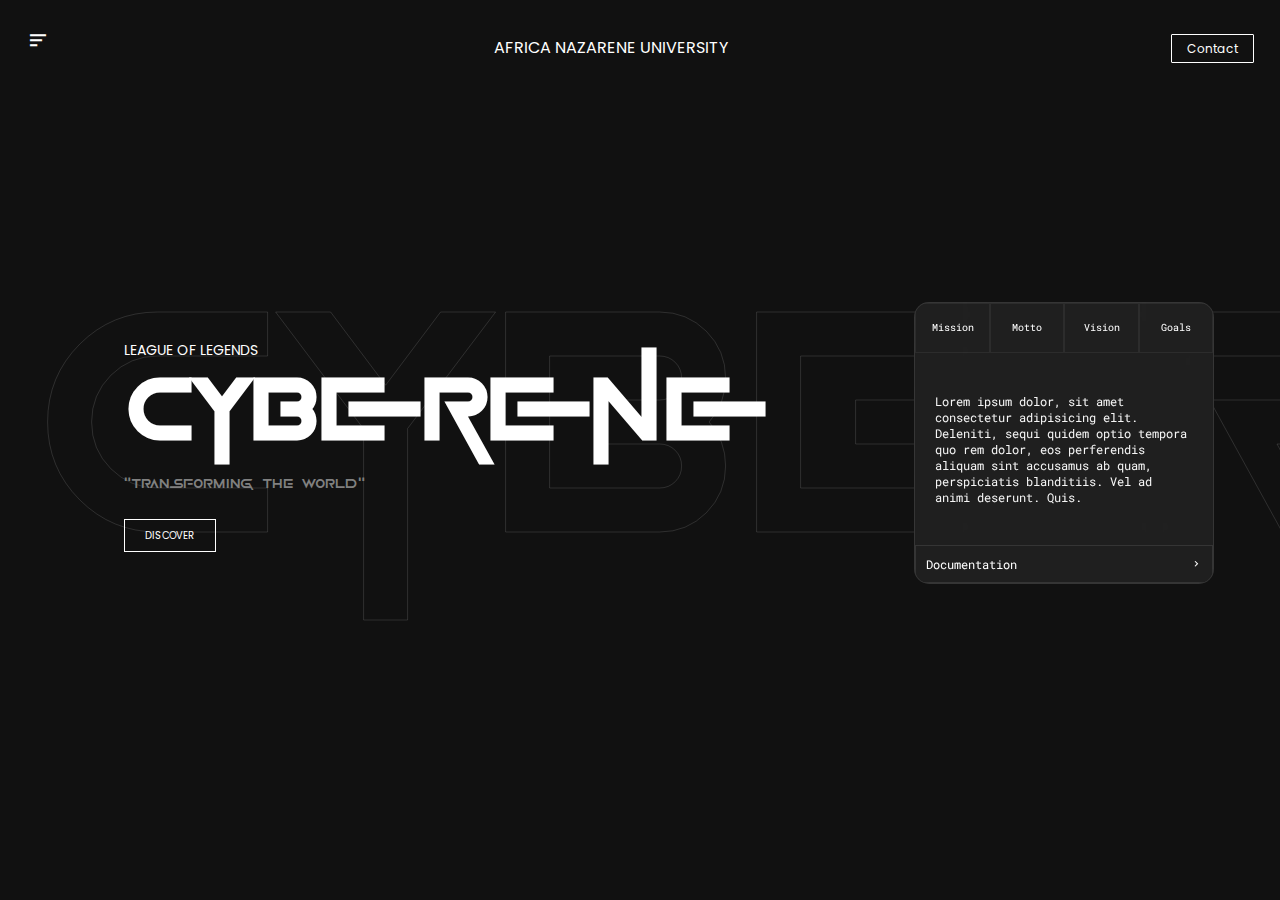
==== explorer.html @ 04b37e43 "init" ====
<!DOCTYPE html>
<html lang="en">
<head>
    <meta charset="UTF-8">
    <meta name="viewport" content="width=device-width, initial-scale=1.0">
    <link href='https://unpkg.com/boxicons@2.1.4/css/boxicons.min.css' rel='stylesheet'>
    <link rel="stylesheet" href="style.css">
    <title>Document</title>
</head>
<body>
    <header>
        <div class="sidebar-btn">
            <a href="#"><i class='bx bx-menu-alt-left' ></i></a>
        </div>
        <p>AFRICA NAZARENE UNIVERSITY</p>
        <div class="contact-btn">
            <a href="#">Contact</a>
        </div>
    </header>
    <section class="hero" id="hero">
        <div class="hero-info">
            <p id="add-text">LEAGUE OF LEGENDS</p>
            <h1 id="hollow">Cyberene</h1>
            <h1 id="main">Cyberene</h1>
            <p id="motto">"TRANSFORMING THE WORLD"</p>
            <a href="#">DISCOVER</a>
        </div>
        <div class="hero-board">
            <div class="wrapper-btns">
                <button id="btn1">Mission</button>
                <button id="btn2">Motto</button>
                <button id="btn3">Vision</button>
                <button id="btn4">Goals</button>
            </div>
            <div class="wrapper-screen">
                <p id="screen-text">Lorem ipsum dolor, sit amet consectetur adipisicing elit. Deleniti, sequi quidem optio tempora quo rem dolor, eos perferendis aliquam sint accusamus ab quam, perspiciatis blanditiis. Vel ad animi deserunt. Quis.</p>
            </div>
            <div class="about-btn">
                <a href="#">Documentation<i class='bx bx-chevron-right'></i></a>
            </div>
        </div>
    </section>
    <script src="script.js"></script>
</body>
</html>
---- style.css ----
@import url('https://fonts.googleapis.com/css2?family=Arsenal+SC:ital,wght@0,400;0,700;1,400;1,700&family=Poppins:ital,wght@0,100;0,200;0,300;0,400;0,500;0,600;0,700;0,800;0,900;1,100;1,200;1,300;1,400;1,500;1,600;1,700;1,800;1,900&display=swap');
@import url('https://fonts.googleapis.com/css2?family=Roboto+Mono:ital,wght@0,100..700;1,100..700&display=swap');
@font-face {
    font-family: myfont;
    src: url(Game\ Of\ Squids.ttf);
}
*{
    margin: 0;
    padding: 0;
    box-sizing: border-box;
    outline: none;
    border: none;
    text-decoration: none;
    scroll-behavior: smooth;
    font-family: 'Poppins', sans-serif;

}

body{
    background-color: #111111;
}

header{
    display: flex;
    justify-content: space-between;
    align-items: end;
    height: 60px;
    padding: 0 2%;
}
header a,
header p{
    color: #fff;
}
.sidebar-btn a{
    font-size: 24px;
}
.contact-btn a{
    border: 1px solid #fff;
    border-radius: 1px;
    font-size: 12px;
    padding: 5px 15px;
}

.hero{
    height: 85lvh;
    display: flex;
    justify-content: space-between;
    align-items: center;
    padding: 0 2%;
    overflow: hidden;
}
.hero-info{
    position: relative;
}
.hero-info,
.hero-btn{
    color: #fff;
    padding-left: 8%;
}
.hero-info #hollow{
    font-family: "myFont";
    position: absolute;
    top: 40%;
    left: 0;
    font-size: 22pc;
    font-weight: 200;
    line-height: 0;
    -webkit-text-stroke-width: 1px;
    color: transparent;
    -webkit-text-stroke-color: rgba(255,255,255, 0.125);
    z-index: -10;
}
.hero-info #main{
    font-size: 6pc;
    font-family: 'myFont';
    line-height: 100%;
}
.hero-info #add-text{
    font-size: 14px;
}
.hero-info #motto{
    padding: 15px 0 25px;
    font-family: 'myfont';
    font-size: 14px;
    font-weight: lighter;
    color: gray;
}
.hero-info a{
    border: 1px solid #fff;
    color: #fff;
    font-size: 10px;
    padding: 8px 20px;
}
.hero-board{
    width: 300px;
    height: auto;
    margin-right: 40px;
    background-color:  rgba(255,255,255, 0.06);
    border-radius: 15px;
    border: 1px solid rgba(255,255,255, 0.1);
    backdrop-filter: blur(10px);
    overflow: hidden;
}
.wrapper-btns{
    display: flex;
}
.wrapper-btns button{
    width: 100%;
    height: 50px;
    font-size: 10px;
    background-color: transparent;
    color: #fff;
    border: 1px solid rgba(255,255,255, 0.06);
    font-family: 'Roboto Mono';
    cursor: pointer;
}
.wrapper-screen{
    padding: 40px 20px;
}
.wrapper-screen p{
    font-size: 12px;
    color: whitesmoke;
    font-family: 'Roboto Mono';
}
.hero .about-btn{
    width: 100%;
}
.hero .about-btn a{
    display: flex;
    justify-content: space-between;
    align-items: center;
    padding: 10px;
    border: 1px solid rgba(255,255,255, 0.1);
    font-size: 12px;
    color: #fff;
    font-family: 'Roboto Mono';
}
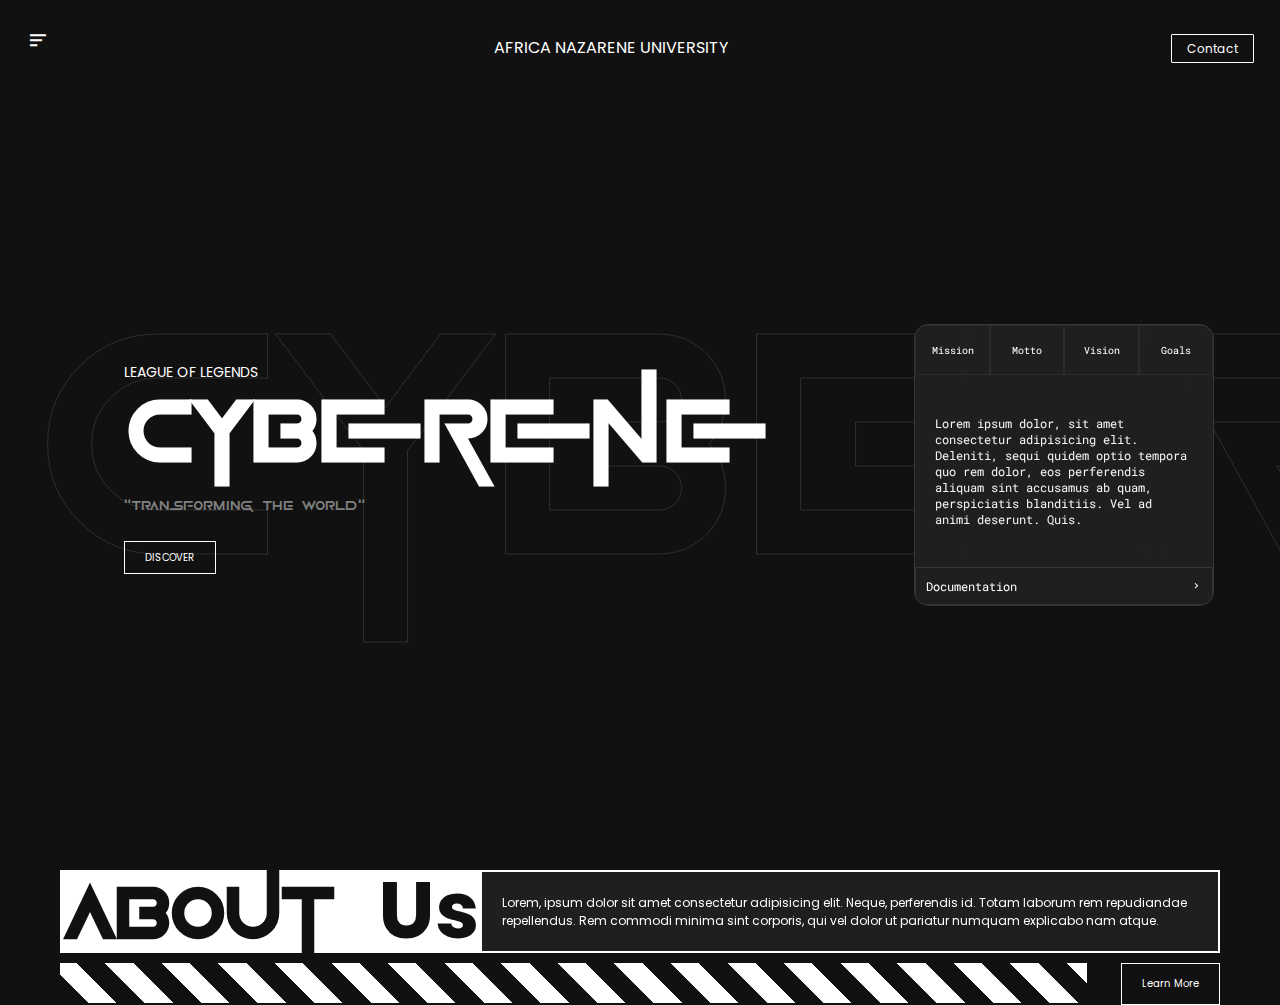
==== commit 4099adcc: "about section" ====
--- a/explorer.html
+++ b/explorer.html
@@ -25,7 +25,7 @@
             <p id="motto">"TRANSFORMING THE WORLD"</p>
             <a href="#">DISCOVER</a>
         </div>
-        <div class="hero-board">
+        <div class="hero-board glassy">
             <div class="wrapper-btns">
                 <button id="btn1">Mission</button>
                 <button id="btn2">Motto</button>
@@ -40,6 +40,22 @@
             </div>
         </div>
     </section>
+    <section class="about" id="about">
+        <div class="about-content">
+            <div class="about-head">
+                <div class="about-title"><h2>About <span>Us</span></h2></div>
+            </div>
+            <div class="about-body glassy">
+                <p>Lorem, ipsum dolor sit amet consectetur adipisicing elit. Neque, perferendis id. Totam laborum rem repudiandae repellendus. Rem commodi minima sint corporis, qui vel dolor ut pariatur numquam explicabo nam atque.</p>
+            </div>
+        </div>
+        <div class="about-content-btn">
+            <div class="deco"></div>
+            <div class="btn">
+                <a href="#">Learn More</a>
+            </div>
+        </div>
+    </section>
     <script src="script.js"></script>
 </body>
 </html>--- a/style.css
+++ b/style.css
@@ -42,7 +42,7 @@
 }
 
 .hero{
-    height: 85lvh;
+    height: 90lvh;
     display: flex;
     justify-content: space-between;
     align-items: center;
@@ -95,12 +95,15 @@
     width: 300px;
     height: auto;
     margin-right: 40px;
-    background-color:  rgba(255,255,255, 0.06);
+    border: 1px solid rgba(255,255,255, 0.1);
     border-radius: 15px;
-    border: 1px solid rgba(255,255,255, 0.1);
-    backdrop-filter: blur(10px);
     overflow: hidden;
 }
+.glassy{
+    background-color:  rgba(255,255,255, 0.06);
+    backdrop-filter: blur(10px);
+}
+
 .wrapper-btns{
     display: flex;
 }
@@ -135,3 +138,50 @@
     color: #fff;
     font-family: 'Roboto Mono';
 }
+
+/* About Section */
+.about-content,
+.about-content-btn{
+    display: flex;
+    margin:0 60px 0;
+}
+.about-head{
+    display: flex;
+}
+.about-title h2{
+    font-size: 5pc;
+    font-family: 'myFont';
+    color: #111111;
+    background-color: #fff;
+    line-height: 100%;
+    white-space: nowrap;
+}
+.about-body{
+    border: 2px solid #fff;
+    display: flex;
+    justify-content: center;
+    align-items: center;
+    padding: 0 10px 0 20px;
+    font-size: 12px;
+    color: #fff;
+}
+.about-content-btn{
+    justify-content: space-between;
+    margin-top: 10px;
+}
+.about-content-btn .deco{
+    width: 100%;
+    height: 40px;
+    background: repeating-linear-gradient( 45deg, transparent 0px, transparent 20px, white 20px, white 40px);
+}
+.about-content-btn .btn{
+    display: flex;
+    place-content: end;
+    width: 150px;
+}
+.about-content-btn .btn a{
+    border: 1px solid #fff;
+    color: #fff;
+    font-size: 10px;
+    padding: 12px 20px;
+}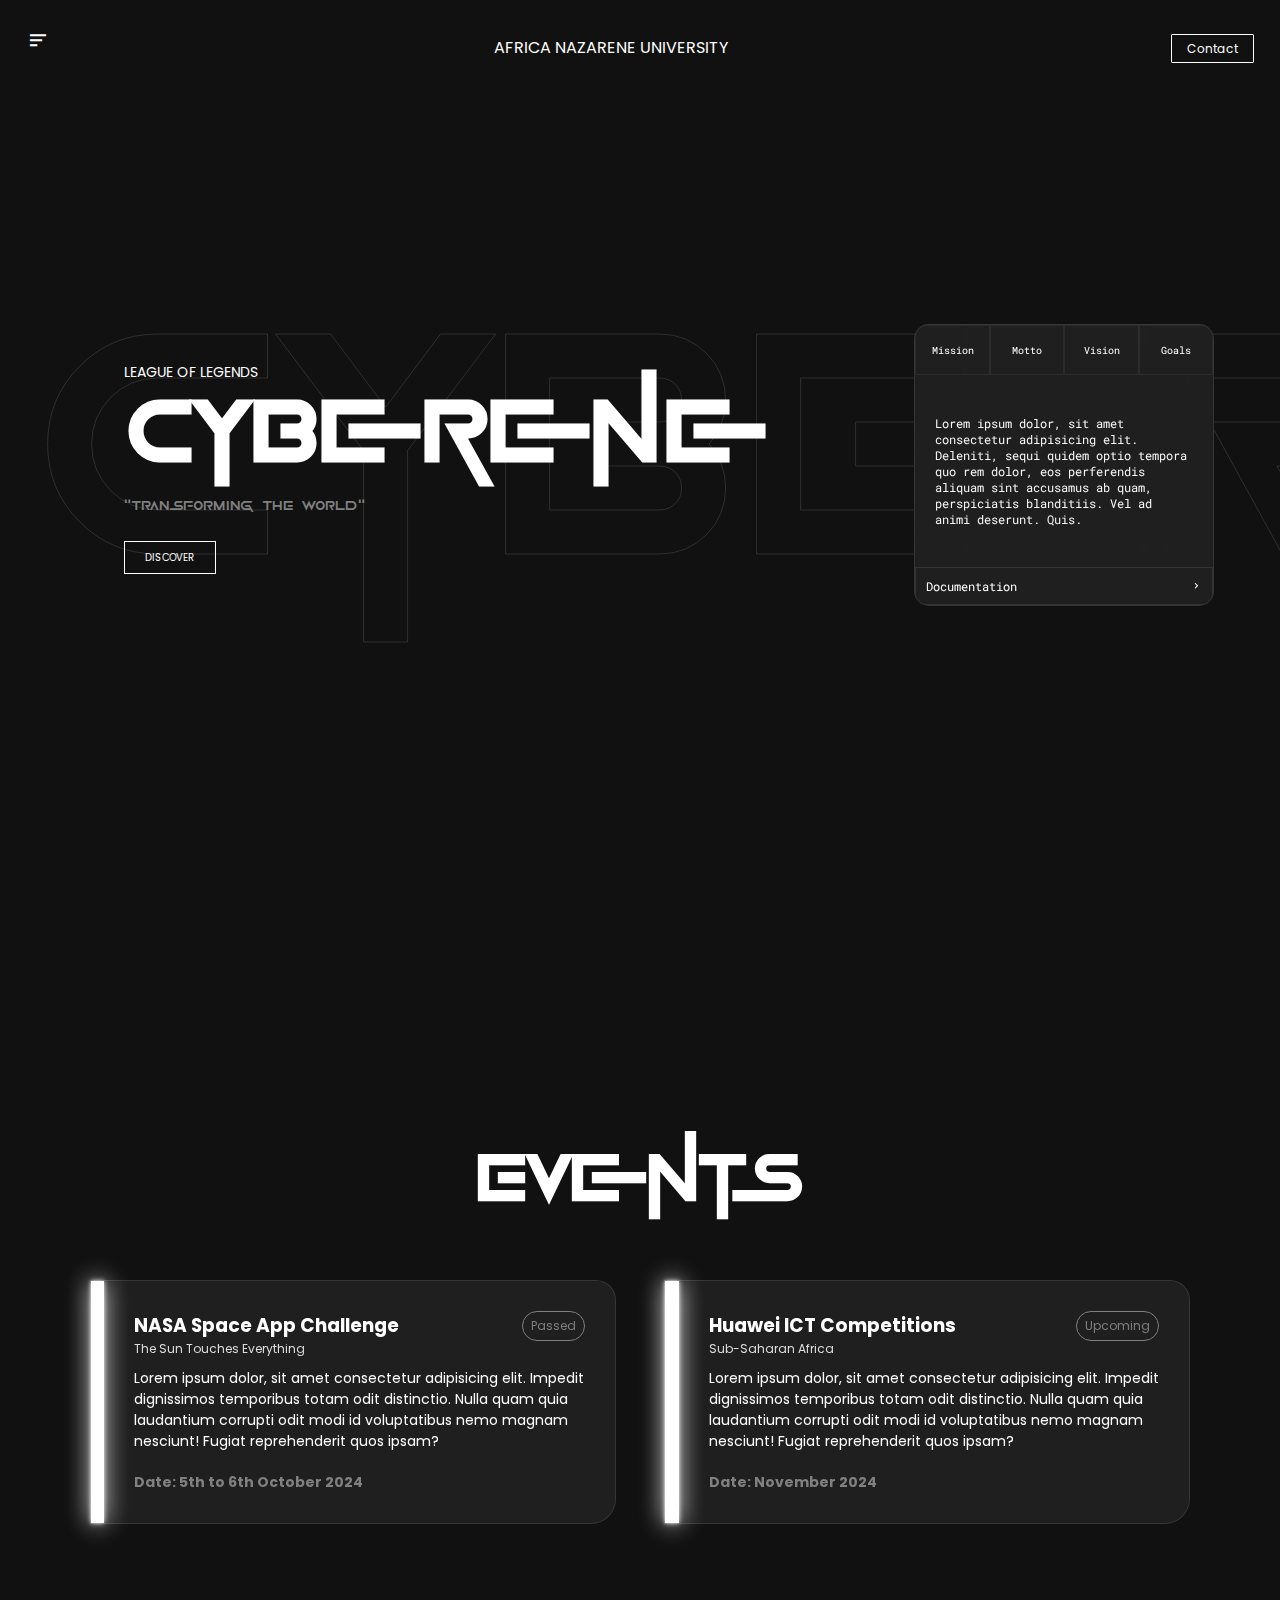
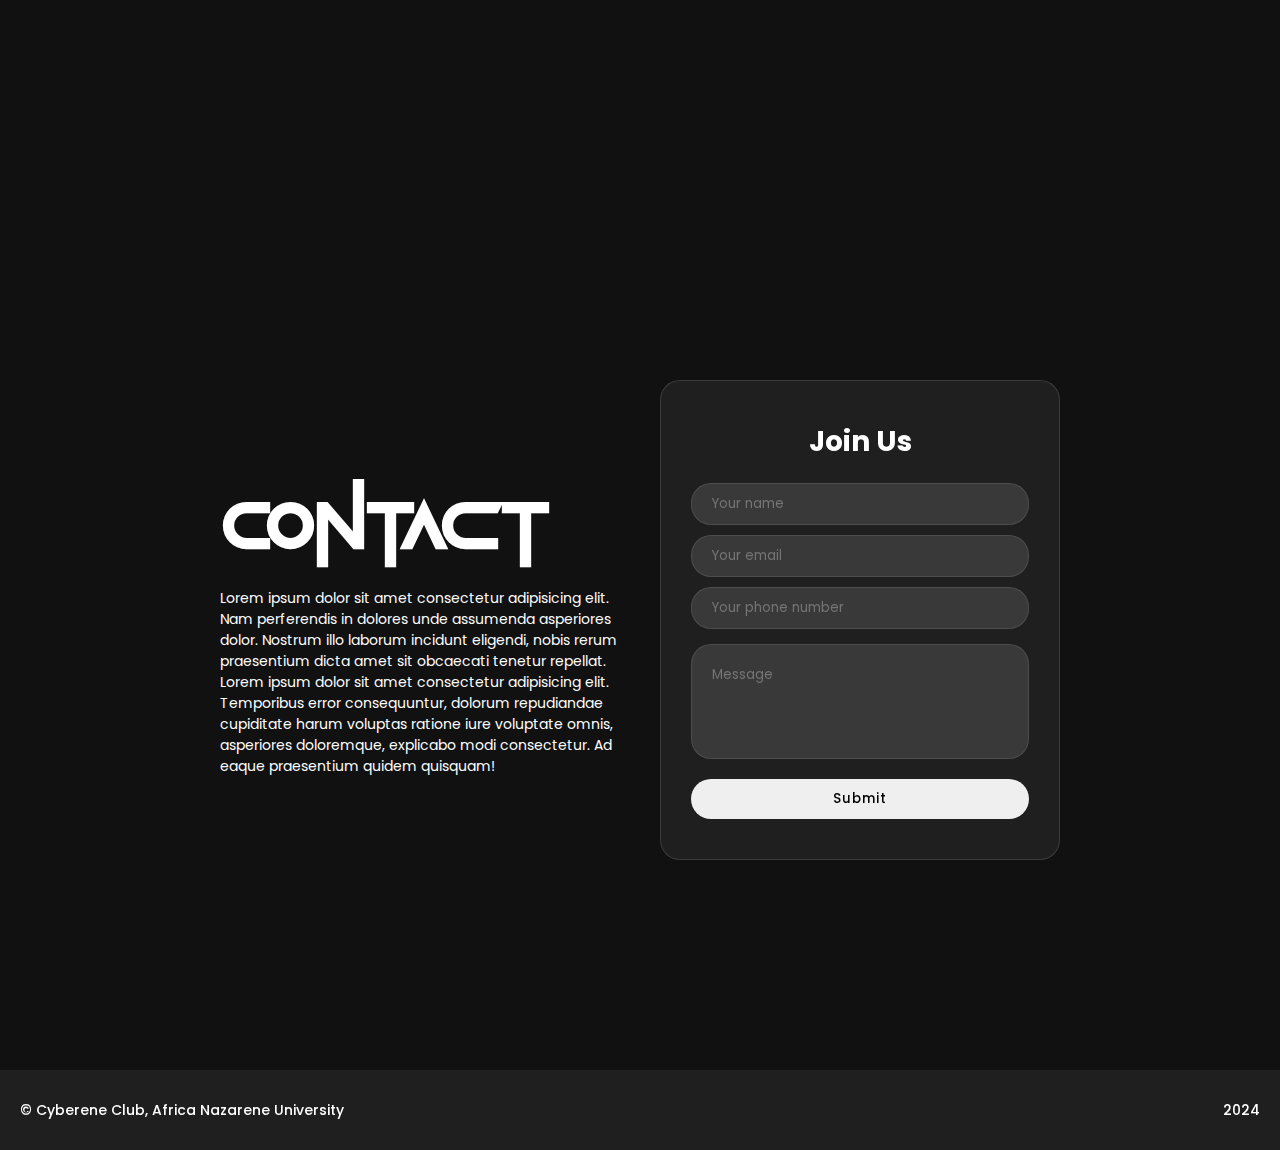
==== commit 96037fdc: "Event/ Contact update + footer" ====
--- a/explorer.html
+++ b/explorer.html
@@ -40,22 +40,60 @@
             </div>
         </div>
     </section>
-    <section class="about" id="about">
-        <div class="about-content">
-            <div class="about-head">
-                <div class="about-title"><h2>About <span>Us</span></h2></div>
+    <section class="events" id="events">
+        <h2>Events</h2>
+        <div class="events-wrapper">
+            <div class="event glassy">
+                <div class="neon-deco"></div>
+                <div class="event-content">
+                    <div class="event-header">
+                        <div class="event-title">
+                            <h3>NASA Space App Challenge</h3>
+                            <p>The Sun Touches Everything</p>
+                        </div>
+                        <span>Passed</span>
+                    </div>
+                    <p class="event-body">Lorem ipsum dolor, sit amet consectetur adipisicing elit. Impedit dignissimos temporibus totam odit distinctio. Nulla quam quia laudantium corrupti odit modi id voluptatibus nemo magnam nesciunt! Fugiat reprehenderit quos ipsam?</p>
+                    <h6>Date: 5th to 6th October 2024</h6>
+                </div>
             </div>
-            <div class="about-body glassy">
-                <p>Lorem, ipsum dolor sit amet consectetur adipisicing elit. Neque, perferendis id. Totam laborum rem repudiandae repellendus. Rem commodi minima sint corporis, qui vel dolor ut pariatur numquam explicabo nam atque.</p>
+            
+            <div class="event glassy">
+                <div class="neon-deco"></div>
+                <div class="event-content">
+                    <div class="event-header">
+                        <div class="event-title">
+                            <h3>Huawei ICT Competitions</h3>
+                            <p>Sub-Saharan Africa</p>
+                        </div>
+                        <span>Upcoming</span>
+                    </div>
+                    <p class="event-body">Lorem ipsum dolor, sit amet consectetur adipisicing elit. Impedit dignissimos temporibus totam odit distinctio. Nulla quam quia laudantium corrupti odit modi id voluptatibus nemo magnam nesciunt! Fugiat reprehenderit quos ipsam?</p>
+                    <h6>Date: November 2024</h6>
+                </div>
             </div>
-        </div>
-        <div class="about-content-btn">
-            <div class="deco"></div>
-            <div class="btn">
-                <a href="#">Learn More</a>
-            </div>
+            
         </div>
     </section>
+    <section class="contact" id="contact">
+        <div>
+            <h2>Contact</h2>
+            <p>Lorem ipsum dolor sit amet consectetur adipisicing elit. Nam perferendis in dolores unde assumenda asperiores dolor. Nostrum illo laborum incidunt eligendi, nobis rerum praesentium dicta amet sit obcaecati tenetur repellat. Lorem ipsum dolor sit amet consectetur adipisicing elit. Temporibus error consequuntur, dolorum repudiandae cupiditate harum voluptas ratione iure voluptate omnis, asperiores doloremque, explicabo modi consectetur. Ad eaque praesentium quidem quisquam!</p>
+        </div>
+
+        <form action="" class="glassy">
+            <h3>Join Us</h3>
+            <input class="glassy" type="text" placeholder="Your name" required>
+            <input class="glassy" type="email" placeholder="Your email" required>
+            <input class="glassy" type="text" placeholder="Your phone number">
+            <textarea class="glassy" cols="30" rows="10" placeholder="Message"></textarea>
+            <button type="submit">Submit</button>
+        </form>
+    </section>
+    <footer class="glassy">
+        <p>&copy; Cyberene Club, Africa Nazarene University</p>
+        <p>2024</p>
+    </footer>
     <script src="script.js"></script>
 </body>
 </html>--- a/style.css
+++ b/style.css
@@ -138,50 +138,143 @@
     color: #fff;
     font-family: 'Roboto Mono';
 }
-
-/* About Section */
-.about-content,
-.about-content-btn{
-    display: flex;
-    margin:0 60px 0;
-}
-.about-head{
-    display: flex;
-}
-.about-title h2{
-    font-size: 5pc;
+/* Events Section */
+.events{
+    display: flex;
+    flex-direction: column;
+    gap: 40px;
+    justify-content: center;
+    align-items: center;
+    height: 100vh;
+}
+.events h2{
     font-family: 'myFont';
-    color: #111111;
+    color: #fff;
+    font-size: 4.5em;
+}
+
+.events-wrapper{
+    margin: 0 7%;
+    display: grid;
+    grid-template-columns: 1fr 1fr;
+    gap: 3em;
+}
+.event{
+    display: flex;
+    color: #fff;
+    border-top-right-radius: 20px;
+    border-bottom-right-radius: 25px;
+    border: 1px solid rgba(255,255,255, 0.1);
+    /* overflow: hidden; */
+}
+.event-header{
+    display: flex;
+    justify-content: space-between;
+    align-items: start;
+}
+.event-header p{
+    font-size: 12px;
+    color: #ddd;
+    margin-bottom: 10px;
+}
+.event-header span{
+    border: 1px solid gray;
+    color: gray;
+    font-size: 12px;
+    padding: 5px 8px;
+    border-radius: 20px;
+}
+.event-content{
+    padding: 30px;
+}
+.event .event-body{
+    font-size: 14px;
+    margin-bottom: 20px;
+}
+.event h6{
+    font-size: 14px;
+    color: gray;
+}
+.neon-deco{
+    height: 100%;
+    width: 50px;
     background-color: #fff;
-    line-height: 100%;
-    white-space: nowrap;
-}
-.about-body{
-    border: 2px solid #fff;
-    display: flex;
+    box-shadow: 0 0 5px #fff,
+    0 0 25px #fff;
+    transition: .4s ease;
+}
+.event:hover .neon-deco{
+    box-shadow: 0 0 5px #fff,
+    0 0 25px #fff, 0 0 50px #fff,
+    0 0 100px #fff, 0 0 200px #fff;
+}
+
+/* Contact Section */
+.contact{
+    display: flex;
+    gap: 40px;
     justify-content: center;
     align-items: center;
-    padding: 0 10px 0 20px;
-    font-size: 12px;
-    color: #fff;
-}
-.about-content-btn{
-    justify-content: space-between;
-    margin-top: 10px;
-}
-.about-content-btn .deco{
-    width: 100%;
-    height: 40px;
-    background: repeating-linear-gradient( 45deg, transparent 0px, transparent 20px, white 20px, white 40px);
-}
-.about-content-btn .btn{
-    display: flex;
-    place-content: end;
-    width: 150px;
-}
-.about-content-btn .btn a{
-    border: 1px solid #fff;
-    color: #fff;
-    font-size: 10px;
-    padding: 12px 20px;
+    height: 100vh;
+}
+.contact h2{
+    font-family: 'myFont';
+    color: #fff;
+    font-size: 4.5em;
+}
+.contact p{
+    color: #fff;
+    max-width: 400px;
+    font-size: 14px;
+}
+.contact form{
+    display: flex;
+    flex-direction: column;
+    width: 25em;
+    height: 30em;
+    padding:40px 30px;
+    border-radius: 20px;
+    border: 1px solid rgba(255,255,255, 0.125);
+}
+form h3{
+    color: #fff;
+    text-align: center;
+    font-size: 28px;
+    margin-bottom: 20px;
+}
+form input{
+    margin-bottom: 10px;
+    padding:10px 20px;
+    border-radius: 20px;
+    border: 1px solid rgba(255,255,255, 0.1);
+    background-color: transparent;
+    color: #fff;
+}
+form textarea{
+    resize: none;
+    padding: 20px;
+    border-radius: 20px;
+    color: #fff;
+    border: 1px solid rgba(255,255,255, 0.1);
+    margin: 5px 0 20px;
+}
+form button{
+    padding: 10px;
+    border-radius: 20px;
+    cursor: pointer;
+    font-weight: 500;
+    letter-spacing: 1px;
+}
+
+footer{
+    height: 80px;
+    display: flex;
+    justify-content: space-between;
+    align-items: center;
+    padding: 20px;
+}
+footer p{
+    font-weight: 500;
+    color: #fff;
+    font-size: 14px;
 }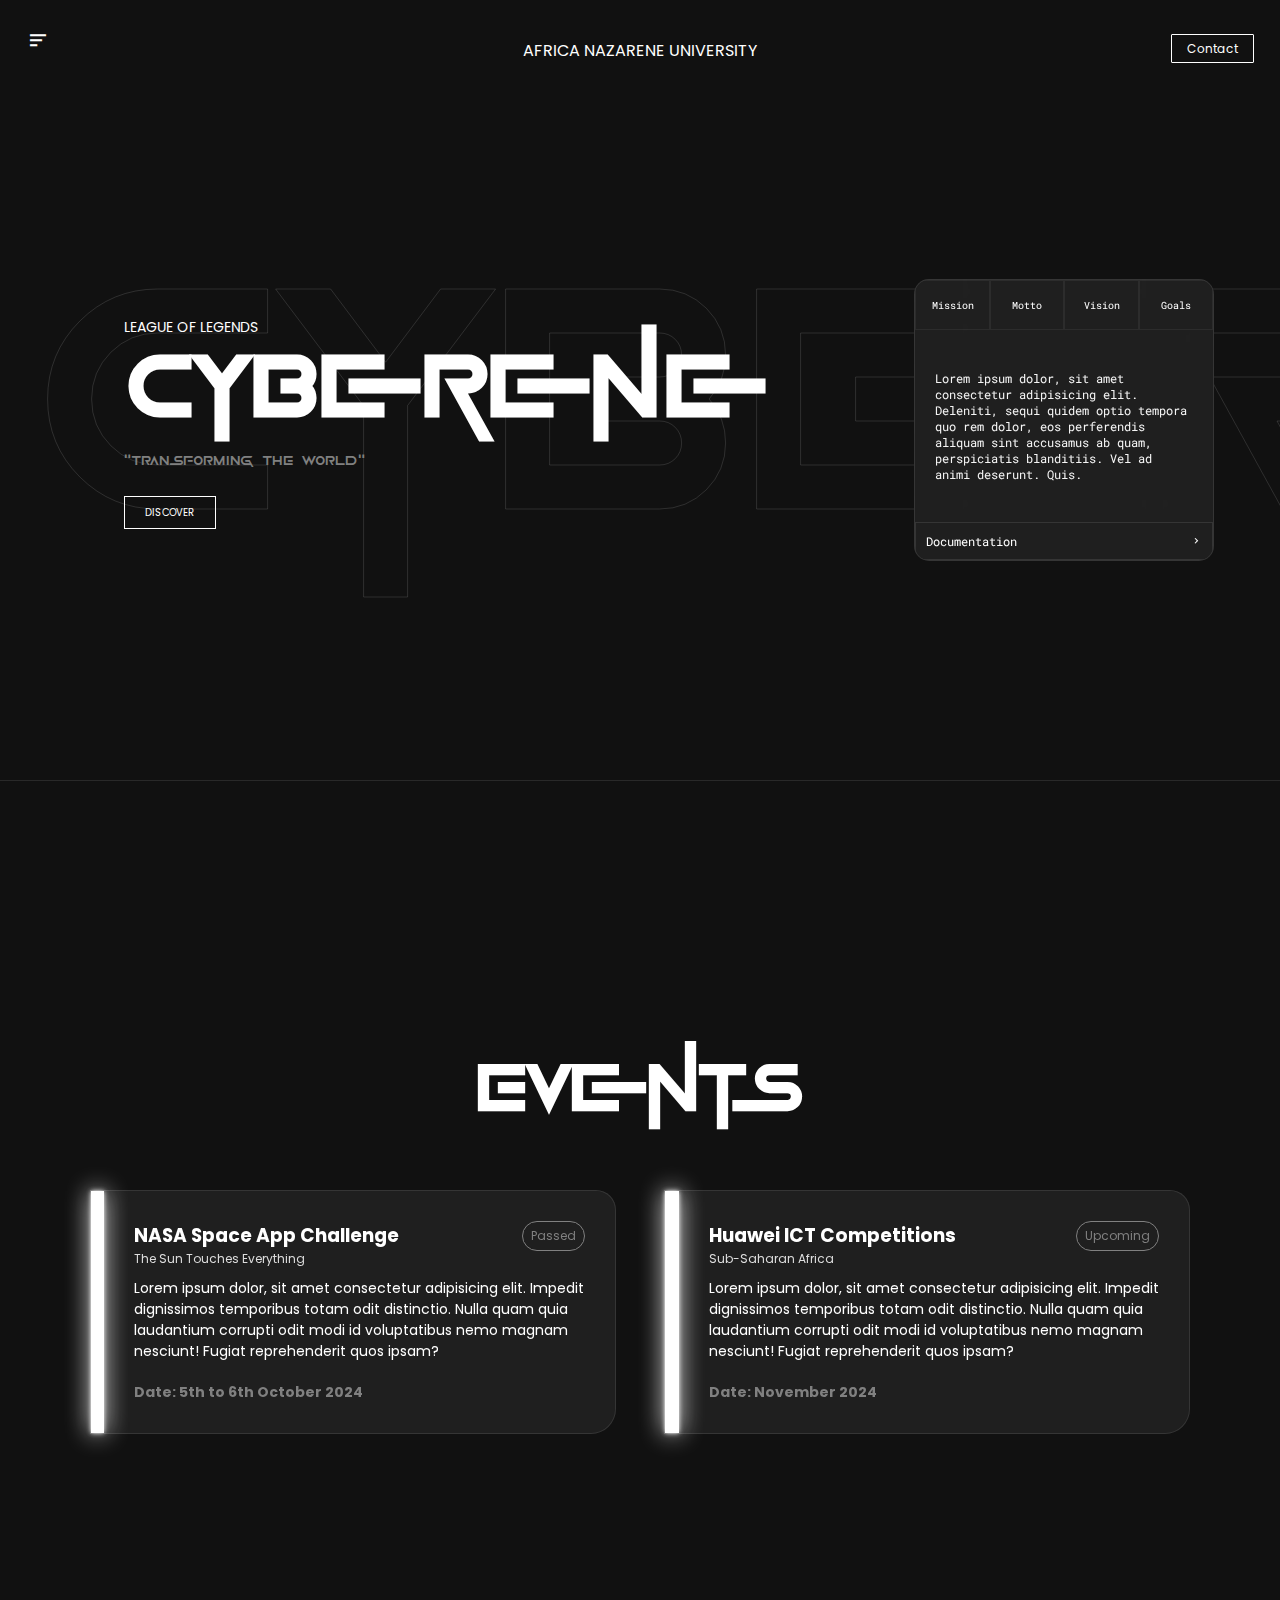
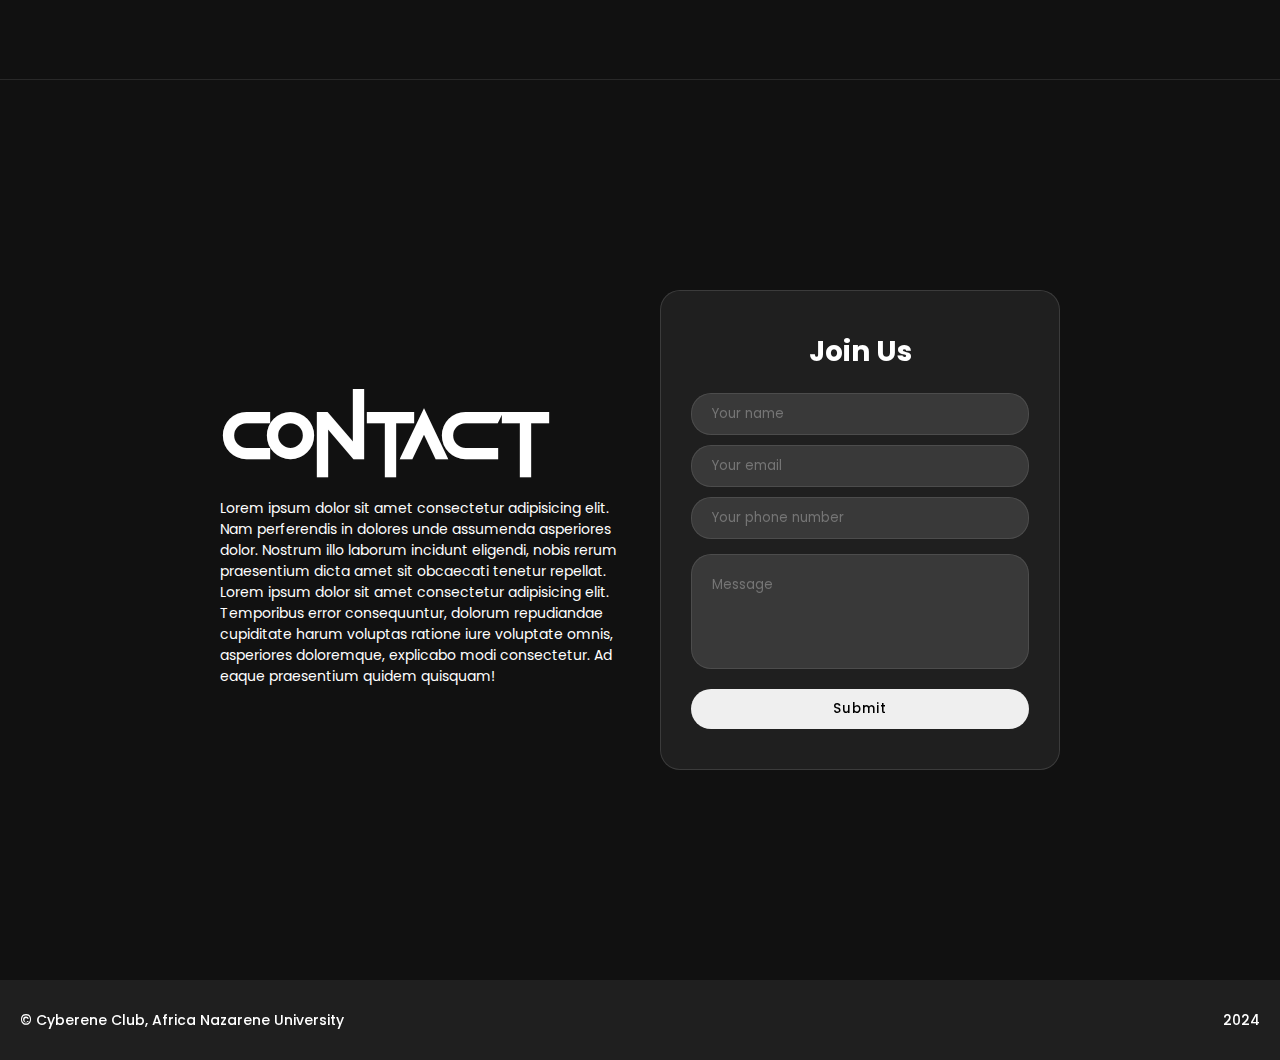
==== commit d9a923d6: "logo changes" ====
--- a/explorer.html
+++ b/explorer.html
@@ -12,9 +12,11 @@
         <div class="sidebar-btn">
             <a href="#"><i class='bx bx-menu-alt-left' ></i></a>
         </div>
-        <p>AFRICA NAZARENE UNIVERSITY</p>
+        <a target="_blank" class="anu-link" href="https:/www.anu.ac.ke">
+            <div class="ANUlogo"><span>AFRICA NAZARENE UNIVERSITY</span></div>
+        </a>
         <div class="contact-btn">
-            <a href="#">Contact</a>
+            <a href="#contact">Contact</a>
         </div>
     </header>
     <section class="hero" id="hero">
--- a/style.css
+++ b/style.css
@@ -27,10 +27,38 @@
     height: 60px;
     padding: 0 2%;
 }
-header a,
-header p{
-    color: #fff;
-}
+header a{
+    color: #fff;
+}
+.anu-link{
+    height: 100px;
+    width: 300px;
+    position: absolute;
+    top: 10px;
+    left: 50%;
+    transform: translateX(-50%);
+    transition: all .3s ease-in-out;
+}
+.ANUlogo{
+    display: flex;
+    align-items: center;
+    justify-content: center;
+    height: 80px;
+    border-radius: 60px;
+    background-image: none;
+    background-size: cover;
+    background-position: center;
+    
+}
+.anu-link:hover{
+    transition: all .4s ease;
+}
+.anu-link:hover .ANUlogo{
+    background-image: url(school\ logo.jpg);
+    transition: all .4s ease;
+}
+
+
 .sidebar-btn a{
     font-size: 24px;
 }
@@ -42,7 +70,7 @@
 }
 
 .hero{
-    height: 90lvh;
+    height: 80lvh;
     display: flex;
     justify-content: space-between;
     align-items: center;
@@ -146,6 +174,8 @@
     justify-content: center;
     align-items: center;
     height: 100vh;
+    border-top: 1px solid rgba(255,255,255, 0.1);
+    border-bottom: 1px solid rgba(255,255,255, 0.1);
 }
 .events h2{
     font-family: 'myFont';
